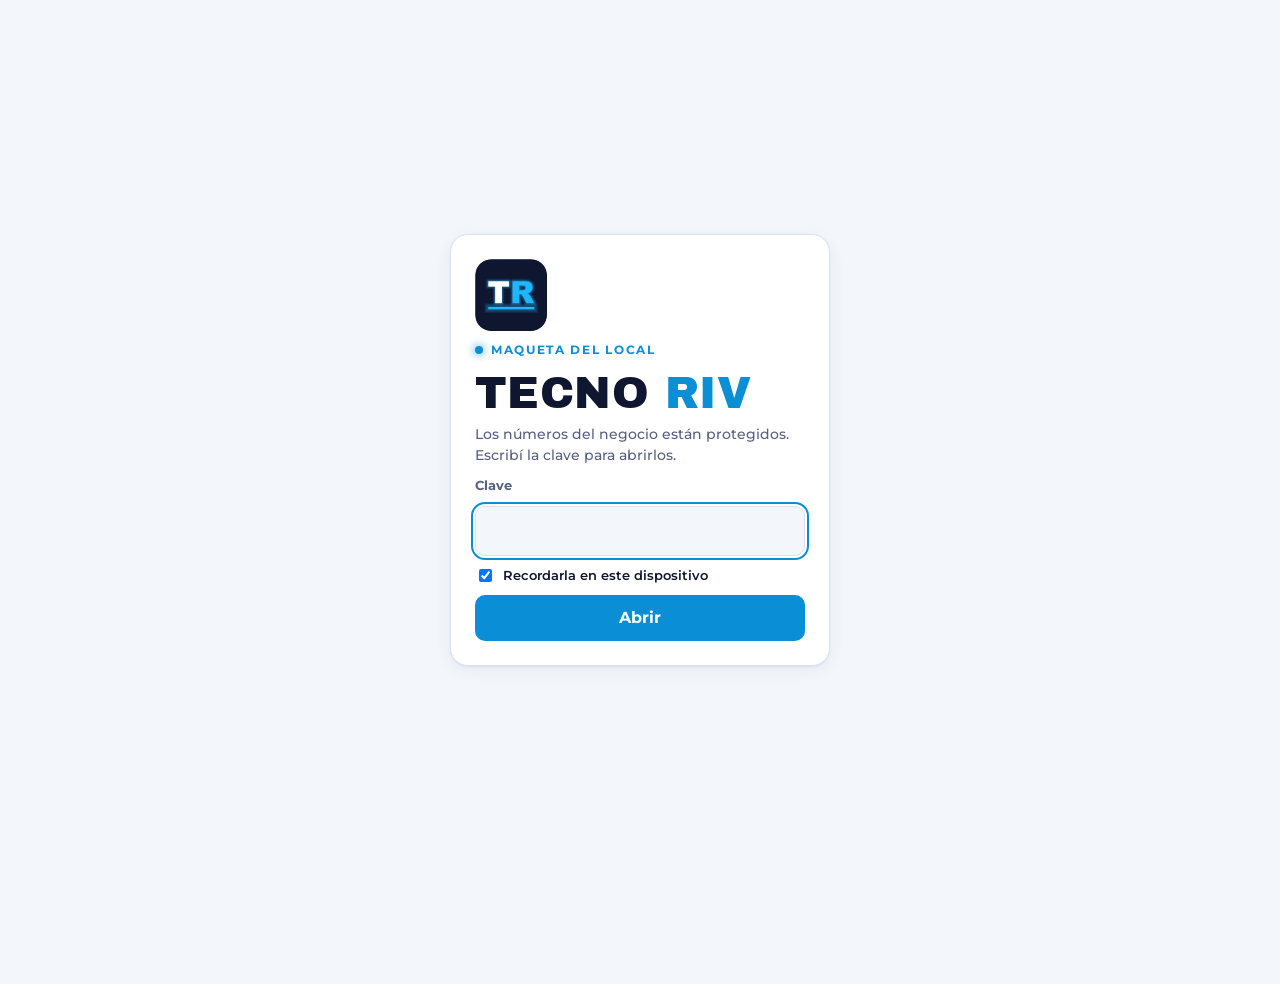
==== index.html @ 517d912b "Publicar maqueta 3D de Tecno Riv como app instalable App web (PWA) con la maqueta del local: ventas," ====
<!doctype html>
<html lang="es-AR">
<head>
<meta charset="utf-8">
<meta name="viewport" content="width=device-width, initial-scale=1, viewport-fit=cover">
<title>Maqueta Tecno Riv</title>
<meta name="description" content="Maqueta 3D del local de Tecno Riv con ventas, stock, pedidos, clientes y marketing.">
<meta name="theme-color" content="#0e1630">
<link rel="manifest" href="./manifest.webmanifest">
<link rel="icon" type="image/png" sizes="32x32" href="./iconos/icono-32.png">
<link rel="apple-touch-icon" href="./iconos/apple-touch-icon.png">
<meta name="apple-mobile-web-app-capable" content="yes">
<meta name="mobile-web-app-capable" content="yes">
<meta name="apple-mobile-web-app-title" content="Tecno Riv">
<meta name="apple-mobile-web-app-status-bar-style" content="black-translucent">
<link rel="preload" href="./vendor/fuentes/archivo-black-latin.woff2" as="font" type="font/woff2" crossorigin>
<link rel="stylesheet" href="./src/estilos.css">
<script type="importmap">{ "imports": { "three": "./vendor/three.module.min.js" } }</script>
</head>
<body>
<section class="candado" id="candado" aria-labelledby="candado-titulo" hidden>
  <form class="candado-caja" id="candado-form" novalidate>
    <img src="./iconos/icono-192.png" alt="" width="72" height="72">
    <p class="eyebrow">Maqueta del local</p>
    <h1 class="logo" id="candado-titulo">Tecno <span>Riv</span></h1>
    <p class="sub">Los números del negocio están protegidos. Escribí la clave para abrirlos.</p>
    <label for="candado-clave">Clave</label>
    <input id="candado-clave" name="clave" type="password" autocomplete="current-password" required>
    <label class="tilde"><input id="candado-recordar" type="checkbox" checked> Recordarla en este dispositivo</label>
    <p class="error" id="candado-error" role="alert" hidden></p>
    <button type="submit" class="btn primario" id="candado-abrir">Abrir</button>
  </form>
</section>
<div class="wrap">
  <header class="top">
    <div class="marca">
      <p class="eyebrow">Maqueta del local · Río Cuarto</p>
      <h1 class="logo">Tecno <span>Riv</span></h1>
    </div>
    <div class="seg" role="group" aria-label="Período" id="periodos"></div>
  </header>

  <dl class="meta">
    <div class="sello"><dt class="oculto">Tipo de datos</dt><dd>Copia fija · no es conexión en vivo</dd></div>
    <div><dt>Período</dt><dd id="meta-periodo">—</dd></div>
    <div><dt>Moneda</dt><dd id="meta-moneda">—</dd></div>
    <div><dt>Datos cargados</dt><dd id="meta-carga">—</dd></div>
    <div><dt>Fuente</dt><dd id="meta-fuente">—</dd></div>
  </dl>
  <p class="aviso" id="arranque">Cargando la maqueta… Si este mensaje no desaparece, abrila desde su dirección web, o en tu PC con <code>serve.ps1</code> (ver LEEME.md): con doble clic sobre el archivo el navegador no la deja cargar.</p>
  <div class="aviso" id="avisos" hidden></div>

  <main>
    <section class="vista" id="vista-local" aria-label="Local">
      <div class="kpis" id="kpis"></div>

      <div class="escena" id="escena" aria-label="Maqueta 3D del local">
        <div class="rotulos" id="rotulos"></div>
        <div class="globo" id="globo" hidden aria-hidden="true"></div>
        <div class="herramientas" id="controles-3d" role="group" aria-label="Vista 3D">
          <button type="button" class="redondo" id="btn-girar-izq" aria-label="Girar a la izquierda" title="Girar a la izquierda"><svg viewBox="0 0 24 24" aria-hidden="true"><path d="M4 12a8 8 0 1 0 2.3-5.6M4 4v4h4"/></svg></button>
          <button type="button" class="redondo" id="btn-girar-der" aria-label="Girar a la derecha" title="Girar a la derecha"><svg viewBox="0 0 24 24" aria-hidden="true"><path d="M20 12a8 8 0 1 1-2.3-5.6M20 4v4h-4"/></svg></button>
          <button type="button" class="redondo" id="btn-acercar" aria-label="Acercar" title="Acercar"><svg viewBox="0 0 24 24" aria-hidden="true"><path d="M12 5v14M5 12h14"/></svg></button>
          <button type="button" class="redondo" id="btn-alejar" aria-label="Alejar" title="Alejar"><svg viewBox="0 0 24 24" aria-hidden="true"><path d="M5 12h14"/></svg></button>
          <button type="button" class="redondo" id="btn-centrar" aria-label="Ver todo el local" title="Ver todo el local"><svg viewBox="0 0 24 24" aria-hidden="true"><path d="M4 9V4h5M20 9V4h-5M4 15v5h5M20 15v5h-5"/></svg></button>
          <button type="button" class="redondo" id="btn-noche" aria-pressed="false" aria-label="Modo noche" title="Modo noche"><svg viewBox="0 0 24 24" aria-hidden="true"><path d="M20 14.5A8 8 0 0 1 9.5 4 8 8 0 1 0 20 14.5z"/></svg></button>
          <button type="button" class="redondo" id="btn-movimiento" aria-pressed="false" aria-label="Pausar animaciones" title="Pausar animaciones"><svg viewBox="0 0 24 24" aria-hidden="true"><path d="M9 5v14M15 5v14"/></svg></button>
        </div>
        <button type="button" class="recorrido" id="btn-recorrido"><svg viewBox="0 0 24 24" aria-hidden="true"><path d="M8 5l11 7-11 7z"/></svg>Recorrer el local</button>
        <div class="sin-3d" id="sin-3d" hidden>
          <p><strong>Este navegador no puede mostrar la maqueta 3D.</strong></p>
          <p id="sin-3d-detalle">Los mismos datos están en la pestaña Lista.</p>
        </div>
        <p class="ayuda" id="ayuda">Tocá un objeto · Deslizá para girar</p>
      </div>
    </section>

    <section class="vista" id="vista-lista" aria-labelledby="lista-titulo" hidden>
      <div class="card">
        <h2 id="lista-titulo">Los mismos datos, en lista</h2>
        <p class="sub">Cada botón abre la misma tarjeta que el objeto de la maqueta.</p>
        <ul class="lista-objetos" id="lista-objetos"></ul>
      </div>
      <div class="card">
        <h2>Fichas de productos</h2>
        <div id="lista-productos"></div>
      </div>
    </section>

    <section class="vista" id="vista-datos" aria-labelledby="datos-titulo" hidden>
      <div class="card">
        <h2 id="datos-titulo">Qué datos usa esta maqueta</h2>
        <ul class="puntos" id="omitido"></ul>
      </div>
      <div class="card">
        <h2>Atajos de teclado</h2>
        <ul class="puntos">
          <li><kbd>←</kbd> <kbd>→</kbd> giran el local.</li>
          <li><kbd>+</kbd> <kbd>−</kbd> acercan y alejan.</li>
          <li><kbd>N</kbd> prende y apaga el modo noche.</li>
          <li><kbd>Esc</kbd> cierra la tarjeta.</li>
        </ul>
        <p class="sub" id="enlace-pruebas">Las pruebas de los cálculos están en <a href="./pruebas.html">pruebas.html</a>.</p>
      </div>
      <div class="card" id="bloque-clave" hidden>
        <h2>Clave</h2>
        <p class="sub">Los datos de esta app están cifrados. Si la recordaste en este dispositivo, la podés borrar acá.</p>
        <button type="button" class="btn" id="olvidar-clave">Olvidar la clave en este dispositivo</button>
      </div>
    </section>
  </main>
</div>

<nav class="tabs" aria-label="Secciones">
  <div class="in">
    <button type="button" data-tab="local" aria-current="page"><svg viewBox="0 0 24 24" aria-hidden="true"><path d="M3 10l9-6 9 6v10H3zM9 20v-6h6v6"/></svg>Local</button>
    <button type="button" data-tab="lista"><svg viewBox="0 0 24 24" aria-hidden="true"><path d="M8 6h13M8 12h13M8 18h13M3 6h1M3 12h1M3 18h1"/></svg>Lista</button>
    <button type="button" data-tab="datos"><svg viewBox="0 0 24 24" aria-hidden="true"><path d="M12 3c5 0 8 1.3 8 3v12c0 1.7-3 3-8 3s-8-1.3-8-3V6c0-1.7 3-3 8-3zM4 6c0 1.7 3 3 8 3s8-1.3 8-3M4 12c0 1.7 3 3 8 3s8-1.3 8-3"/></svg>Datos</button>
  </div>
</nav>

<aside class="tarjeta" id="tarjeta" role="dialog" aria-labelledby="tarjeta-titulo" hidden>
  <div class="tarjeta-cabeza">
    <span class="chip" id="tarjeta-estado"></span>
    <span class="paso" id="tarjeta-paso" hidden></span>
    <button type="button" class="cerrar" id="tarjeta-cerrar" aria-label="Cerrar tarjeta">×</button>
  </div>
  <h2 id="tarjeta-titulo" tabindex="-1"></h2>
  <p class="representa" id="tarjeta-representa"></p>
  <div id="tarjeta-cuerpo"></div>
  <p class="pie" id="tarjeta-pie"></p>
  <div class="recorrido-nav" id="recorrido-nav" hidden>
    <button type="button" class="btn" id="tour-anterior">← Anterior</button>
    <button type="button" class="btn primario" id="tour-siguiente">Siguiente →</button>
  </div>
</aside>

<script type="module" src="./src/app.js"></script>
</body>
</html>
---- src/estilos.css ----
/* Estilo de las apps de Tecno Riv: azul noche + celeste (contenido) con tarjetas, píldoras y pestañas abajo (finanzas). */
@font-face { font-family: "Archivo Black"; src: url("../vendor/fuentes/archivo-black-latin.woff2") format("woff2"); font-weight: 400; font-display: swap; }
@font-face { font-family: "Montserrat"; src: url("../vendor/fuentes/montserrat-latin.woff2") format("woff2"); font-weight: 400 700; font-display: swap; }

:root {
  --bg: #f3f6fb; --surface: #ffffff; --surface-2: #e9eef6; --line: #dce3ef;
  --fg: #0e1630; --muted: #56617f;
  --acento: #0a8fd6; --acento-fg: #ffffff; --acento-soft: #e1f2fc;
  --entra: #138a55; --entra-soft: #ddf1e7; --sale: #d7262c; --sale-soft: #fbe3e3;
  --parcial: #9a6400; --parcial-soft: #f6ead0; --apagado: #56617f; --apagado-soft: #e9eef6;
  --violeta: #7a4fd6; --ambar: #c9771a;
  --escena-dia: #dde8f6; --escena-noche: #0a0f1f;
  --f-display: "Archivo Black", "Arial Black", Impact, sans-serif;
  --f-body: "Montserrat", system-ui, -apple-system, "Segoe UI", sans-serif;
  --r: 14px;
  --sombra: 0 1px 2px rgb(14 22 48 / 0.06), 0 4px 16px rgb(14 22 48 / 0.06);
  color-scheme: light;
}
@media (prefers-color-scheme: dark) {
  :root:not([data-theme="light"]) {
    --bg: #0b1020; --surface: #131b35; --surface-2: #1a2442; --line: #26304f;
    --fg: #eef2ff; --muted: #a3aecb;
    --acento: #1eb6ff; --acento-fg: #04121f; --acento-soft: #0f2a44;
    --entra: #3dd68c; --entra-soft: #0f3324; --sale: #ff5a5f; --sale-soft: #3d1517;
    --parcial: #f2a54a; --parcial-soft: #3a2a12; --apagado: #a3aecb; --apagado-soft: #1a2442;
    --violeta: #a98bff; --ambar: #f2a54a;
    --escena-dia: #1a2747; --sombra: none; color-scheme: dark;
  }
}
:root[data-theme="dark"] {
  --bg: #0b1020; --surface: #131b35; --surface-2: #1a2442; --line: #26304f;
  --fg: #eef2ff; --muted: #a3aecb;
  --acento: #1eb6ff; --acento-fg: #04121f; --acento-soft: #0f2a44;
  --entra: #3dd68c; --entra-soft: #0f3324; --sale: #ff5a5f; --sale-soft: #3d1517;
  --parcial: #f2a54a; --parcial-soft: #3a2a12; --apagado: #a3aecb; --apagado-soft: #1a2442;
  --violeta: #a98bff; --ambar: #f2a54a;
  --escena-dia: #1a2747; --sombra: none; color-scheme: dark;
}

* { box-sizing: border-box; }
[hidden] { display: none !important; }
body {
  margin: 0; background: var(--bg); color: var(--fg); font: 500 15px/1.5 var(--f-body);
  font-variant-numeric: tabular-nums; padding-bottom: calc(84px + env(safe-area-inset-bottom, 0px));
}
.wrap { max-width: 1180px; margin: 0 auto; padding-left: max(16px, env(safe-area-inset-left, 0px)); padding-right: max(16px, env(safe-area-inset-right, 0px)); }
h1, h2, h3 { margin: 0; line-height: 1.15; text-wrap: balance; }
button, input, select { font: inherit; color: inherit; }
button { cursor: pointer; }
:focus-visible { outline: 2px solid var(--acento); outline-offset: 2px; }
#tarjeta-titulo:focus { outline: none; }
a { color: var(--acento); }
.oculto { position: absolute; width: 1px; height: 1px; overflow: hidden; clip: rect(0 0 0 0); }
.redondo svg, .tabs svg, .recorrido svg { fill: none; stroke: currentColor; stroke-width: 2; stroke-linecap: round; stroke-linejoin: round; }

/* Cabecera */
.top { display: flex; flex-wrap: wrap; align-items: flex-end; justify-content: space-between; gap: 12px 20px; padding-block: 18px 10px; }
.eyebrow { margin: 0 0 4px; font-size: 12px; font-weight: 700; letter-spacing: 0.14em; text-transform: uppercase; color: var(--acento); display: flex; align-items: center; gap: 8px; }
.eyebrow::before { content: ""; width: 8px; height: 8px; border-radius: 50%; background: var(--acento); box-shadow: 0 0 10px var(--acento); }
.logo { font-family: var(--f-display); font-weight: 400; font-size: clamp(30px, 6vw, 44px); line-height: 0.95; text-transform: uppercase; letter-spacing: 0.01em; }
.logo span { color: var(--acento); }

.seg { display: flex; background: var(--surface-2); border-radius: 12px; padding: 3px; gap: 3px; }
.seg button { border: 0; background: transparent; padding: 8px 14px; border-radius: 9px; font-weight: 700; color: var(--muted); min-height: 38px; }
.seg button[aria-pressed="true"] { background: var(--surface); color: var(--fg); box-shadow: var(--sombra); }

.meta { display: flex; flex-wrap: wrap; gap: 6px 18px; margin: 0 0 12px; font-size: 13px; }
.meta div { display: flex; gap: 6px; align-items: baseline; min-width: 0; }
.meta dt { color: var(--muted); font-weight: 600; }
.meta dd { margin: 0; font-weight: 700; overflow-wrap: anywhere; }
.meta .sello dd { font-size: 11px; letter-spacing: 0.06em; text-transform: uppercase; color: var(--apagado); background: var(--apagado-soft); padding: 2px 9px; border-radius: 99px; }
.aviso { margin: 0 0 12px; padding: 10px 12px; border-radius: 10px; background: var(--parcial-soft); color: var(--parcial); font-size: 14px; }
.aviso.error { background: var(--sale-soft); color: var(--sale); }

.vista { display: grid; gap: 14px; }

/* Números grandes */
.kpis { display: grid; grid-template-columns: repeat(4, minmax(0, 1fr)); gap: 10px; }
.kpi {
  text-align: left; background: var(--surface); border: 1px solid var(--line); border-radius: var(--r); padding: 12px 14px;
  box-shadow: var(--sombra); display: grid; gap: 2px; min-width: 0;
}
.kpi:hover { border-color: var(--acento); }
.kpi .k { font-size: 11px; font-weight: 700; letter-spacing: 0.07em; text-transform: uppercase; color: var(--muted); }
.kpi .v { font-family: var(--f-display); font-size: clamp(18px, 2.6vw, 26px); line-height: 1.1; overflow-wrap: anywhere; }
.kpi .d { font-size: 12px; color: var(--muted); }
.kpi.entra .v { color: var(--entra); } .kpi.sale .v { color: var(--sale); }
@media (max-width: 720px) { .kpis { grid-template-columns: repeat(2, minmax(0, 1fr)); } }

/* Escena */
.escena {
  position: relative; height: clamp(420px, 66vh, 760px); border-radius: var(--r); overflow: hidden;
  background: var(--escena-dia); border: 1px solid var(--line); box-shadow: var(--sombra); container-type: inline-size;
  transition: background-color 0.6s;
}
.escena.noche { background: var(--escena-noche); }
.escena.sin-webgl { height: auto; min-height: 140px; }
.escena-lienzo { position: absolute; inset: 0; width: 100%; height: 100%; display: block; touch-action: pan-y; cursor: grab; }
.rotulos { position: absolute; inset: 0; pointer-events: none; }
.rotulo {
  position: absolute; left: 0; top: 0; pointer-events: auto; border: 1px solid var(--line); background: var(--surface); color: var(--fg);
  display: flex; flex-direction: column; align-items: center; padding: 4px 10px; border-radius: 10px; white-space: nowrap;
  box-shadow: 0 2px 8px rgb(14 22 48 / 0.18); font-size: 12px; line-height: 1.25;
}
.rotulo-nombre { font-weight: 800; letter-spacing: 0.02em; text-transform: uppercase; font-size: 11px; }
.rotulo-valor { color: var(--muted); font-weight: 600; }
.rotulo[data-estado="parcial"] { border-color: var(--ambar); }
.rotulo[data-estado="no_disponible"] { border-style: dashed; color: var(--apagado); }
.rotulo.activo { border-color: var(--acento); box-shadow: 0 0 0 2px var(--acento), 0 0 18px rgb(30 182 255 / 0.5); }
.rotulo:hover { border-color: var(--acento); }
/* Van sobre el piso o la calle de la maqueta, que tienen colores fijos. */
.subrotulo {
  position: absolute; left: 0; top: 0; font-size: 11px; font-weight: 700; color: #0e1630; background: rgb(255 255 255 / 0.9);
  padding: 1px 7px; border-radius: 6px; white-space: nowrap; pointer-events: none;
}
.subrotulo.apagado { color: #56617f; font-weight: 500; border: 1px dashed #8c95a8; }
.subrotulo.nota { font-style: italic; }
@container (max-width: 560px) { .rotulo-valor { display: none; } .subrotulo.nota { display: none; } }

.globo {
  position: absolute; left: 0; top: 0; z-index: 3; pointer-events: none; max-width: 260px;
  background: var(--fg); color: var(--bg); font-size: 12px; font-weight: 600; padding: 6px 10px; border-radius: 8px;
}
.herramientas { position: absolute; top: 10px; right: 10px; display: flex; flex-direction: column; gap: 6px; z-index: 2; }
.redondo {
  width: 40px; height: 40px; border-radius: 50%; border: 1px solid var(--line); background: var(--surface); color: var(--fg);
  display: grid; place-items: center; box-shadow: var(--sombra); padding: 0;
}
.redondo svg { width: 20px; height: 20px; }
.redondo:hover { border-color: var(--acento); color: var(--acento); }
.redondo[aria-pressed="true"] { background: var(--acento); color: var(--acento-fg); border-color: transparent; }
.recorrido {
  position: absolute; right: 10px; bottom: 10px; z-index: 2; border: 0; border-radius: 999px; padding: 11px 18px;
  background: var(--acento); color: var(--acento-fg); font-weight: 800; display: flex; align-items: center; gap: 8px;
  box-shadow: 0 6px 20px rgb(10 143 214 / 0.4);
}
.recorrido svg { width: 16px; height: 16px; fill: currentColor; stroke: none; }
.ayuda.oculta { opacity: 0; transition: opacity 0.4s; }
.ayuda {
  position: absolute; left: 10px; bottom: 12px; margin: 0; font-size: 12px; font-weight: 600; color: var(--muted);
  background: var(--surface); padding: 4px 10px; border-radius: 99px; pointer-events: none; max-width: calc(100% - 210px);
}
.sin-3d { padding: 20px; }
.sin-3d p { margin: 0 0 6px; }

/* Tarjetas (como las de finanzas) */
.card { background: var(--surface); border: 1px solid var(--line); border-radius: var(--r); padding: 18px; box-shadow: var(--sombra); display: grid; gap: 10px; min-width: 0; }
.card h2 { font-size: 0.78rem; font-weight: 800; letter-spacing: 0.07em; text-transform: uppercase; color: var(--muted); }
.sub { margin: 0; color: var(--muted); font-size: 14px; }
.lista-objetos { list-style: none; margin: 0; padding: 0; display: grid; }
.item {
  width: 100%; display: flex; align-items: center; gap: 12px; padding: 12px 2px; border: 0; border-top: 1px solid var(--line);
  background: none; text-align: left; min-width: 0;
}
.lista-objetos li:first-child .item { border-top: 0; }
.item:hover { background: var(--surface-2); }
.ico { flex: none; width: 36px; height: 36px; border-radius: 10px; display: grid; place-items: center; font-family: var(--f-display); font-size: 13px; background: var(--acento-soft); color: var(--acento); }
.ico[data-estado="parcial"] { background: var(--parcial-soft); color: var(--parcial); }
.ico[data-estado="no_disponible"] { background: var(--apagado-soft); color: var(--apagado); }
.item .mid { flex: 1; min-width: 0; display: grid; }
.item .t { font-weight: 700; }
.item .s { font-size: 12px; color: var(--muted); }
.item .amt { flex: none; font-weight: 800; text-align: right; }
details { border-top: 1px solid var(--line); }
details:first-child { border-top: 0; }
summary { padding: 12px 2px; cursor: pointer; font-weight: 700; }
details ul { list-style: none; margin: 0; padding: 0 0 12px; display: grid; gap: 6px; }
.puntos { margin: 0; padding-left: 20px; display: grid; gap: 6px; font-size: 14px; }
.puntos li::marker { color: var(--acento); }
kbd { font: 700 12px var(--f-body); background: var(--surface-2); border: 1px solid var(--line); border-radius: 6px; padding: 1px 6px; }

.chip { display: inline-block; font-size: 11px; font-weight: 800; padding: 3px 9px; border-radius: 99px; letter-spacing: 0.03em; white-space: nowrap; background: var(--acento-soft); color: var(--acento); }
.chip[data-estado="parcial"] { background: var(--parcial-soft); color: var(--parcial); }
.chip[data-estado="no_disponible"] { background: var(--apagado-soft); color: var(--apagado); }
.btn { border: 1px solid var(--line); background: var(--surface); border-radius: 10px; padding: 8px 14px; font-weight: 700; min-height: 40px; }
.btn:hover { background: var(--surface-2); }
.btn.primario { background: var(--acento); color: var(--acento-fg); border-color: transparent; }
.btn.chico { padding: 5px 10px; font-size: 13px; min-height: 34px; border-radius: 8px; }

/* Tarjeta de cada objeto: panel a la derecha en escritorio, hoja desde abajo en el celular */
.tarjeta {
  position: fixed; z-index: 20; right: max(16px, env(safe-area-inset-right, 0px)); top: 16px; bottom: calc(84px + env(safe-area-inset-bottom, 0px));
  width: min(390px, calc(100vw - 32px)); overflow: auto; background: var(--surface); border: 1px solid var(--line);
  border-radius: 18px; padding: 16px 18px 18px; box-shadow: 0 12px 36px rgb(14 22 48 / 0.22);
}
.tarjeta-cabeza { display: flex; align-items: center; gap: 8px; }
.paso { font-size: 12px; font-weight: 700; color: var(--muted); }
.cerrar { margin-left: auto; width: 40px; height: 40px; border-radius: 50%; border: 1px solid var(--line); background: var(--surface); font-size: 22px; line-height: 1; }
.tarjeta h2 { font-family: var(--f-display); font-weight: 400; font-size: 24px; text-transform: uppercase; margin-top: 8px; }
.representa { color: var(--muted); margin: 4px 0 8px; font-size: 14px; }
.tarjeta h3 { font-size: 11px; font-weight: 800; letter-spacing: 0.08em; text-transform: uppercase; color: var(--muted); margin: 16px 0 6px; }
.filas { margin: 0; display: grid; }
.filas div { display: grid; grid-template-columns: minmax(0, 1fr) auto; gap: 2px 12px; padding: 8px 0; border-top: 1px solid var(--line); }
.filas dt { min-width: 0; }
.filas dd { margin: 0; font-weight: 800; text-align: right; }
.filas .nota { grid-column: 1 / -1; font-size: 12px; color: var(--muted); }
.tarjeta ul { margin: 0; padding-left: 18px; display: grid; gap: 4px; font-size: 13px; }
.tarjeta .botones { list-style: none; padding: 0; }
.tarjeta .botones button { width: 100%; text-align: left; border: 1px solid var(--line); background: var(--surface); border-radius: 10px; padding: 8px 10px; font-size: 13px; font-weight: 600; display: flex; gap: 8px; align-items: center; }
.tarjeta .botones button:hover { border-color: var(--acento); }
.punto { width: 9px; height: 9px; border-radius: 50%; flex: none; background: var(--acento); }
.punto.bajo { background: var(--ambar); } .punto.sin_stock { background: var(--sale); }
.filtros { display: flex; flex-wrap: wrap; gap: 6px; margin-top: 4px; }
.filtros button { border: 1px solid var(--line); background: var(--surface); border-radius: 99px; padding: 5px 12px; font-size: 13px; font-weight: 700; color: var(--muted); }
.filtros button[aria-pressed="true"] { background: var(--acento); color: var(--acento-fg); border-color: transparent; }
.nota-tarjeta { font-size: 13px; color: var(--muted); margin: 10px 0 0; }
.no-disponible { margin-top: 12px; padding: 8px 12px; border: 1px dashed var(--apagado); border-radius: 10px; background: var(--apagado-soft); }
.no-disponible h3 { margin-top: 2px; }
.pie { font-size: 12px; color: var(--muted); margin: 14px 0 0; border-top: 1px solid var(--line); padding-top: 8px; }
.volver { margin-top: 12px; }
/* Siempre a mano, aunque la tarjeta sea larga */
.recorrido-nav {
  display: flex; justify-content: space-between; gap: 8px; margin-top: 14px;
  position: sticky; bottom: -18px; background: var(--surface); padding: 10px 0 12px; border-top: 1px solid var(--line);
}

/* Gráficos de las tarjetas */
.grafico { margin-top: 6px; }
.lectura { font-size: 13px; font-weight: 700; min-height: 20px; }
.barras { width: 100%; max-width: 380px; height: auto; display: block; }
.barras rect { stroke: none; }
.barras .barra { fill: var(--acento); }
.barras .barra.vacia { fill: var(--line); }
.barras .barra:hover, .barras .barra:focus { fill: var(--fg); outline: none; }
.barras text { fill: var(--muted); font: 600 10px var(--f-body); stroke: none; }
.barras .base { stroke: var(--line); stroke-width: 1; }
.reparto { display: flex; height: 16px; border-radius: 99px; overflow: hidden; background: var(--surface-2); margin: 6px 0 8px; }
.reparto span { display: block; height: 100%; }
.reparto .sale, .leyenda .sale::before { background: var(--sale); }
.reparto .gasto, .leyenda .gasto::before { background: var(--ambar); }
.reparto .entra, .leyenda .entra::before { background: var(--entra); }
.leyenda { list-style: none; padding: 0 !important; }
.leyenda li { display: flex; align-items: center; gap: 8px; }
.leyenda li::before { content: ""; width: 10px; height: 10px; border-radius: 3px; flex: none; }

/* Pantalla de clave de la versión publicada */
body.bloqueada .wrap, body.bloqueada .tabs { display: none; }
body.pagina-cifrar { padding-bottom: 0; }
.candado {
  min-height: 100vh; display: grid; place-items: center;
  padding: 24px max(16px, env(safe-area-inset-left, 0px)) calc(24px + env(safe-area-inset-bottom, 0px));
}
.candado-caja {
  width: min(380px, 100%); background: var(--surface); border: 1px solid var(--line); border-radius: 18px; padding: 24px;
  box-shadow: var(--sombra); display: grid; gap: 10px;
}
.candado-caja img { border-radius: 16px; }
.candado-caja label { font-size: 13px; font-weight: 700; color: var(--muted); }
.candado-caja input[type="password"] {
  width: 100%; padding: 12px; border: 1px solid var(--line); border-radius: 10px; background: var(--bg); font-size: 16px;
}
.candado-caja .tilde { display: flex; gap: 8px; align-items: center; font-weight: 600; color: var(--fg); }
.candado-caja .error { margin: 0; color: var(--sale); font-size: 14px; font-weight: 600; }
.candado-caja .btn { min-height: 46px; font-size: 16px; }

/* Pestañas abajo, como en finanzas */
.tabs {
  position: fixed; left: 0; right: 0; bottom: 0; z-index: 10; background: var(--surface); border-top: 1px solid var(--line);
  display: flex; justify-content: center; padding-bottom: env(safe-area-inset-bottom, 0px);
  padding-left: max(8px, env(safe-area-inset-left, 0px)); padding-right: max(8px, env(safe-area-inset-right, 0px));
}
.tabs .in { display: flex; width: 100%; max-width: 520px; }
.tabs button { flex: 1; border: 0; background: none; padding: 10px 4px 12px; font-size: 12px; font-weight: 700; color: var(--muted); display: flex; flex-direction: column; align-items: center; gap: 3px; }
.tabs button svg { width: 22px; height: 22px; }
.tabs button[aria-current="page"] { color: var(--acento); }

@media (min-width: 721px) {
  body.con-tarjeta .wrap { padding-right: calc(min(390px, 100vw - 32px) + 32px); max-width: none; }
}
@media (max-width: 720px) {
  .tarjeta {
    left: 0; right: 0; top: auto; bottom: 0; width: auto; max-height: 60vh; border-radius: 18px 18px 0 0;
    padding-left: max(16px, env(safe-area-inset-left, 0px)); padding-right: max(16px, env(safe-area-inset-right, 0px));
    padding-bottom: calc(18px + env(safe-area-inset-bottom, 0px));
  }
  .escena { height: clamp(400px, 62vh, 580px); }
  .herramientas { top: 8px; right: 8px; left: 8px; gap: 5px; flex-direction: row; justify-content: flex-end; flex-wrap: wrap; }
  .redondo { width: 36px; height: 36px; }
  .ayuda { max-width: calc(100% - 190px); }
  .recorrido { padding: 10px 14px; }
}

@media (prefers-reduced-motion: no-preference) {
  .tarjeta:not([hidden]) { animation: subir 0.2s ease-out; }
  @keyframes subir { from { opacity: 0.6; transform: translateY(14px); } to { opacity: 1; transform: none; } }
}
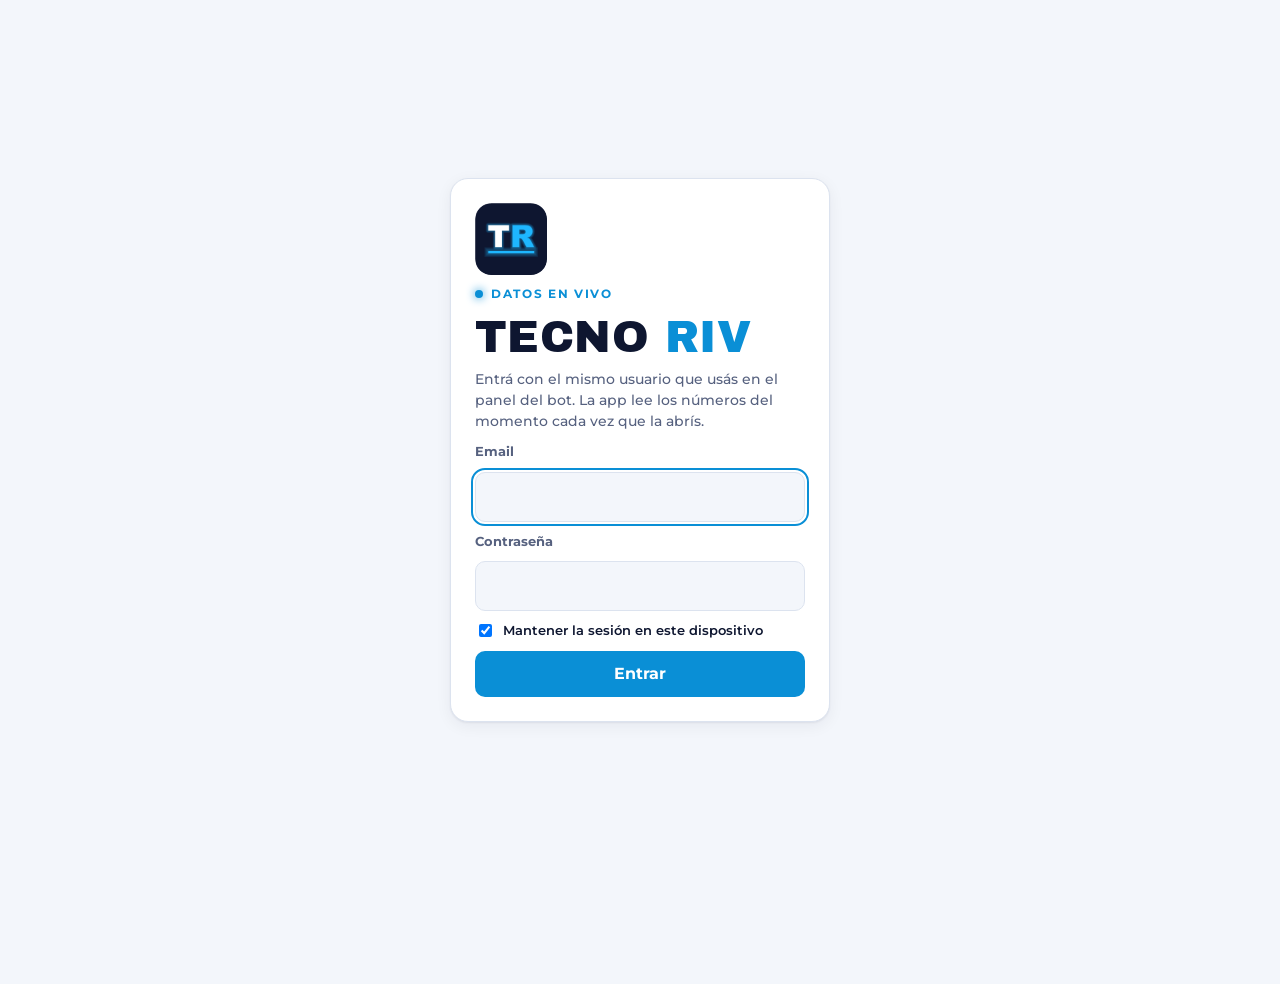
==== commit 71739229: "Datos en vivo desde Supabase con inicio de sesión La app ya no lleva datos: al abrirla pide el usuar" ====
--- a/index.html
+++ b/index.html
@@ -31,6 +31,21 @@
     <button type="submit" class="btn primario" id="candado-abrir">Abrir</button>
   </form>
 </section>
+<section class="candado" id="acceso" aria-labelledby="acceso-titulo" hidden>
+  <form class="candado-caja" id="acceso-form" novalidate>
+    <img src="./iconos/icono-192.png" alt="" width="72" height="72">
+    <p class="eyebrow">Datos en vivo</p>
+    <h1 class="logo" id="acceso-titulo">Tecno <span>Riv</span></h1>
+    <p class="sub">Entrá con el mismo usuario que usás en el panel del bot. La app lee los números del momento cada vez que la abrís.</p>
+    <label for="acceso-email">Email</label>
+    <input id="acceso-email" name="email" type="email" inputmode="email" autocomplete="username" required>
+    <label for="acceso-contrasena">Contraseña</label>
+    <input id="acceso-contrasena" name="contrasena" type="password" autocomplete="current-password" required>
+    <label class="tilde"><input id="acceso-recordar" type="checkbox" checked> Mantener la sesión en este dispositivo</label>
+    <p class="error" id="acceso-error" role="alert" hidden></p>
+    <button type="submit" class="btn primario" id="acceso-entrar">Entrar</button>
+  </form>
+</section>
 <div class="wrap">
   <header class="top">
     <div class="marca">
@@ -40,13 +55,16 @@
     <div class="seg" role="group" aria-label="Período" id="periodos"></div>
   </header>
 
-  <dl class="meta">
-    <div class="sello"><dt class="oculto">Tipo de datos</dt><dd>Copia fija · no es conexión en vivo</dd></div>
-    <div><dt>Período</dt><dd id="meta-periodo">—</dd></div>
-    <div><dt>Moneda</dt><dd id="meta-moneda">—</dd></div>
-    <div><dt>Datos cargados</dt><dd id="meta-carga">—</dd></div>
-    <div><dt>Fuente</dt><dd id="meta-fuente">—</dd></div>
-  </dl>
+  <div class="meta-fila">
+    <dl class="meta">
+      <div class="sello"><dt class="oculto">Tipo de datos</dt><dd id="sello-texto">Copia fija · no es conexión en vivo</dd></div>
+      <div><dt>Período</dt><dd id="meta-periodo">—</dd></div>
+      <div><dt>Moneda</dt><dd id="meta-moneda">—</dd></div>
+      <div><dt id="meta-carga-titulo">Datos cargados</dt><dd id="meta-carga">—</dd></div>
+      <div><dt>Fuente</dt><dd id="meta-fuente">—</dd></div>
+    </dl>
+    <button type="button" class="btn chico" id="btn-actualizar" hidden>Actualizar</button>
+  </div>
   <p class="aviso" id="arranque">Cargando la maqueta… Si este mensaje no desaparece, abrila desde su dirección web, o en tu PC con <code>serve.ps1</code> (ver LEEME.md): con doble clic sobre el archivo el navegador no la deja cargar.</p>
   <div class="aviso" id="avisos" hidden></div>
 
@@ -102,6 +120,11 @@
         </ul>
         <p class="sub" id="enlace-pruebas">Las pruebas de los cálculos están en <a href="./pruebas.html">pruebas.html</a>.</p>
       </div>
+      <div class="card" id="bloque-sesion" hidden>
+        <h2>Sesión</h2>
+        <p class="sub">Los datos se leen en vivo de la base del bot con <strong id="sesion-email">tu usuario</strong>. Se actualizan al abrir la app, al volver a ella y cada 5 minutos mientras la mirás.</p>
+        <button type="button" class="btn" id="cerrar-sesion">Cerrar sesión en este dispositivo</button>
+      </div>
       <div class="card" id="bloque-clave" hidden>
         <h2>Clave</h2>
         <p class="sub">Los datos de esta app están cifrados. Si la recordaste en este dispositivo, la podés borrar acá.</p>
--- a/src/estilos.css
+++ b/src/estilos.css
@@ -69,6 +69,18 @@
 .meta dt { color: var(--muted); font-weight: 600; }
 .meta dd { margin: 0; font-weight: 700; overflow-wrap: anywhere; }
 .meta .sello dd { font-size: 11px; letter-spacing: 0.06em; text-transform: uppercase; color: var(--apagado); background: var(--apagado-soft); padding: 2px 9px; border-radius: 99px; }
+.meta .sello[data-modo="vivo"] dd { color: var(--entra); background: var(--entra-soft); display: inline-flex; align-items: center; gap: 6px; }
+.meta .sello[data-modo="vivo"] dd::before { content: ""; width: 7px; height: 7px; border-radius: 50%; background: var(--entra); }
+.meta .sello[data-modo="sin_conexion"] dd { color: var(--parcial); background: var(--parcial-soft); }
+.meta-fila { display: flex; flex-wrap: wrap; align-items: flex-start; justify-content: space-between; gap: 8px 16px; margin-bottom: 12px; }
+.meta-fila .meta { margin: 0; flex: 1; min-width: 0; }
+.candado-caja input[type="email"] {
+  width: 100%; padding: 12px; border: 1px solid var(--line); border-radius: 10px; background: var(--bg); font-size: 16px;
+}
+@media (prefers-reduced-motion: no-preference) {
+  .meta .sello[data-modo="vivo"] dd::before { animation: latido 2s ease-in-out infinite; }
+  @keyframes latido { 50% { opacity: 0.35; } }
+}
 .aviso { margin: 0 0 12px; padding: 10px 12px; border-radius: 10px; background: var(--parcial-soft); color: var(--parcial); font-size: 14px; }
 .aviso.error { background: var(--sale-soft); color: var(--sale); }
 
